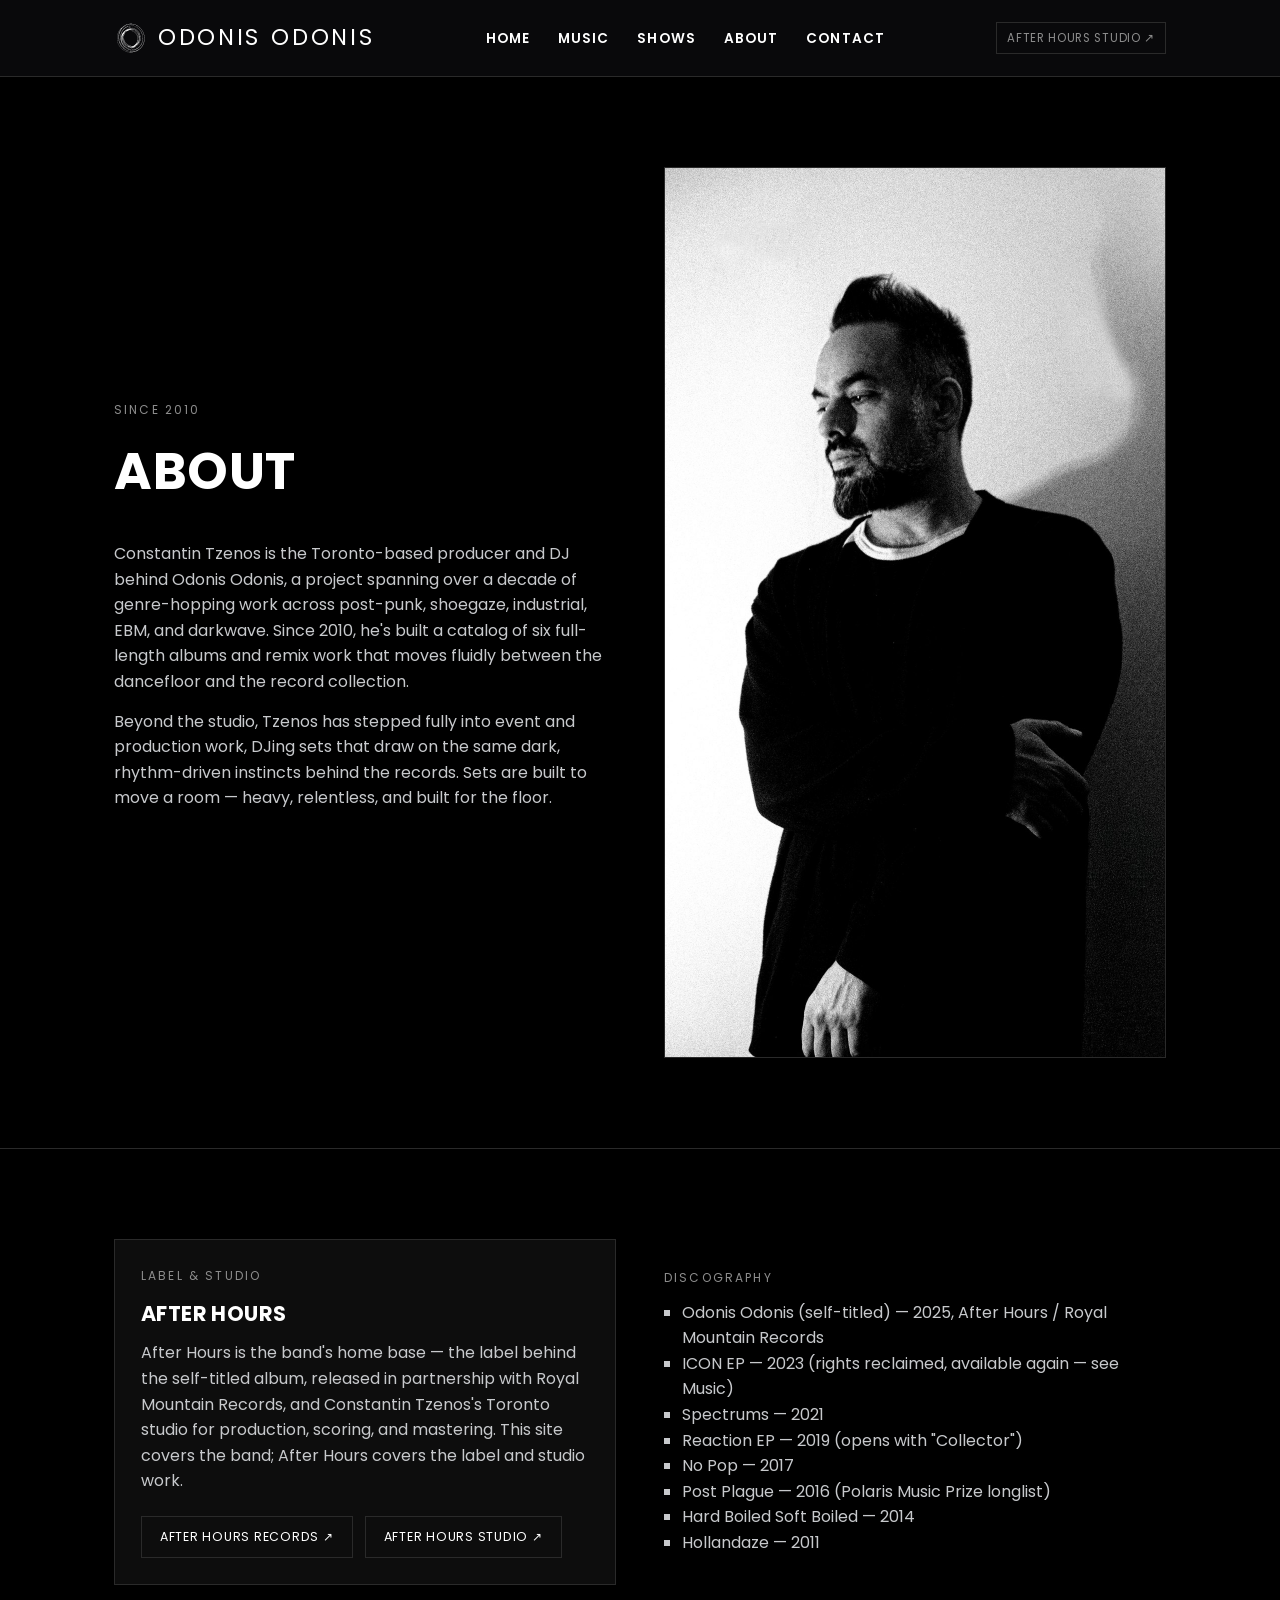
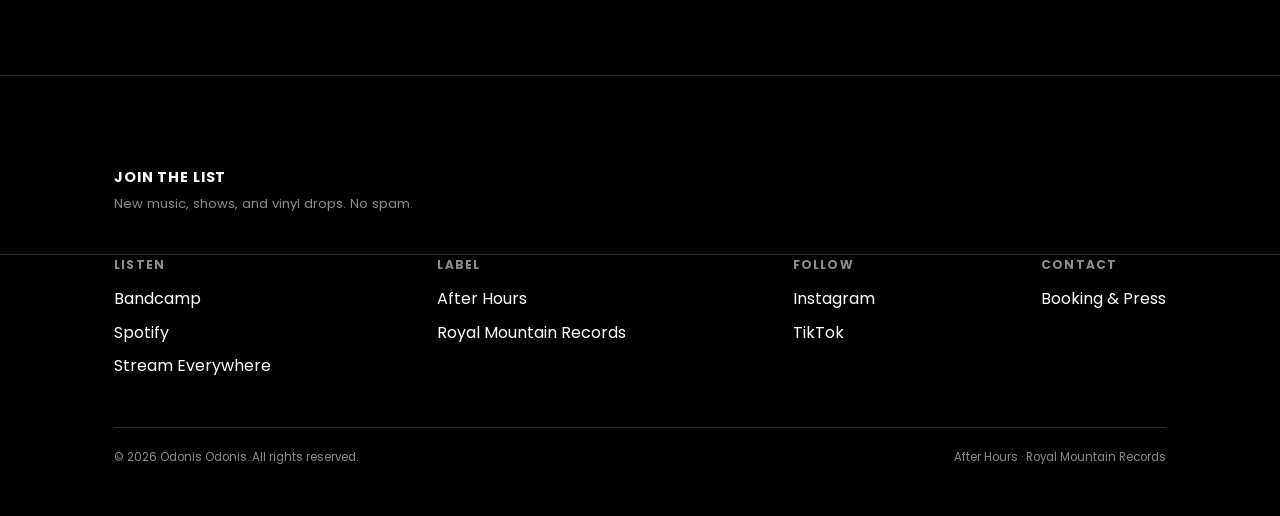
==== about.html @ 3e2e496b "Add files via upload" ====
<!DOCTYPE html>
<html lang="en">
<head>
<meta charset="UTF-8">
<meta name="viewport" content="width=device-width, initial-scale=1.0">
<link rel="icon" type="image/svg+xml" href="favicon.svg">
<link rel="icon" type="image/png" sizes="32x32" href="favicon-32.png">
<link rel="icon" type="image/png" sizes="16x16" href="favicon-16.png">
<link rel="apple-touch-icon" href="apple-touch-icon.png">
<link rel="icon" href="favicon.ico">
<title>About — Odonis Odonis</title>
<meta name="description" content="Constantin Tzenos is the Toronto-based producer and DJ behind Odonis Odonis, spanning post-punk, shoegaze, industrial, EBM, and darkwave across six full-length albums.">
<link rel="canonical" href="https://www.odonisodonis.com/about.html">
<meta property="og:title" content="About — Odonis Odonis">
<meta property="og:description" content="The story of Odonis Odonis, from Hollandaze to the self-titled sixth album.">
<meta property="og:image" content="https://www.odonisodonis.com/assets/images/constantin-portrait.jpg">
<meta name="twitter:card" content="summary_large_image">
<meta name="twitter:image" content="https://www.odonisodonis.com/assets/images/constantin-portrait.jpg">
<link rel="preconnect" href="https://fonts.googleapis.com">
<link rel="preconnect" href="https://fonts.gstatic.com" crossorigin>
<link href="https://fonts.googleapis.com/css2?family=Poppins:wght@300;400;500;600;700&display=swap" rel="stylesheet">
<link rel="stylesheet" href="css/style.css">

<script type="application/ld+json">
{
  "@context": "https://schema.org",
  "@type": "MusicGroup",
  "name": "Odonis Odonis",
  "description": "Constantin Tzenos is the Toronto-based producer and DJ behind Odonis Odonis, a project spanning post-punk, shoegaze, industrial, EBM, and darkwave across six full-length albums.",
  "member": [
    { "@type": "Person", "name": "Constantin Tzenos" },
    { "@type": "Person", "name": "Denholm Whale" }
  ],
  "sameAs": [
    "https://odonisodonis.bandcamp.com/",
    "https://open.spotify.com/artist/32lLRfXDI5BYTsYCBCtz7y",
    "https://www.instagram.com/odonisodonis/",
    "https://www.tiktok.com/@odonis_odonis",
    "https://linktr.ee/odonisodonis",
    "https://www.royalmountainrecords.com/odonis-odonis",
    "https://www.afterhoursrecords.ca",
    "https://afterhoursstudio.ca"
  ]
}
</script>
</head>
<body>

<header class="site-header">
  <div class="wrap">
    <a href="index.html" class="logo"><img src="assets/images/logo-mark-white.svg" alt="" class="logo-mark">ODONIS <span>ODONIS</span></a>
    <button class="nav-toggle" aria-label="Toggle navigation" aria-expanded="false">MENU</button>
    <nav class="primary-nav" aria-label="Primary">
      <ul>
        <li><a href="index.html">Home</a></li>
        <li><a href="music.html">Music</a></li>
        <li><a href="shows.html">Shows</a></li>
        <li><a href="about.html" aria-current="page">About</a></li>
        <li><a href="contact.html">Contact</a></li>
      </ul>
    </nav>
    <a class="studio-link" href="https://afterhoursstudio.ca" target="_blank" rel="noopener">After Hours Studio ↗</a>
  </div>
</header>

<main>
  <section>
    <div class="wrap grid-2">
      <div>
        <p class="eyebrow">Since 2010</p>
        <h2>About</h2>
        <p>Constantin Tzenos is the Toronto-based producer and DJ behind Odonis Odonis, a project spanning over a decade of genre-hopping work across post-punk, shoegaze, industrial, EBM, and darkwave. Since 2010, he's built a catalog of six full-length albums and remix work that moves fluidly between the dancefloor and the record collection.</p>
        <p>Beyond the studio, Tzenos has stepped fully into event and production work, DJing sets that draw on the same dark, rhythm-driven instincts behind the records. Sets are built to move a room — heavy, relentless, and built for the floor.</p>
      </div>
      <img src="assets/images/constantin-portrait.jpg" alt="Constantin Tzenos, portrait" loading="lazy" style="width:100%; height:100%; object-fit:cover; border:1px solid var(--line);">
    </div>
  </section>

  <section id="studio-crosslink">
    <div class="wrap grid-2">
      <div class="card">
        <p class="eyebrow">Label &amp; Studio</p>
        <h3>After Hours</h3>
        <p>After Hours is the band's home base — the label behind the self-titled album, released in partnership with Royal Mountain Records, and Constantin Tzenos's Toronto studio for production, scoring, and mastering. This site covers the band; After Hours covers the label and studio work.</p>
        <div class="stream-links">
          <a href="https://www.afterhoursrecords.ca" target="_blank" rel="noopener">After Hours Records ↗</a>
          <a href="https://afterhoursstudio.ca" target="_blank" rel="noopener">After Hours Studio ↗</a>
        </div>
      </div>
      <div>
        <p class="eyebrow">Discography</p>
        <ul style="color:#c7c9cc; padding-left: 18px; list-style: square;">
          <li>Odonis Odonis (self-titled) — 2025, After Hours / Royal Mountain Records</li>
          <li>ICON EP — 2023 (rights reclaimed, available again — see Music)</li>
          <li>Spectrums — 2021</li>
          <li>Reaction EP — 2019 (opens with "Collector")</li>
          <li>No Pop — 2017</li>
          <li>Post Plague — 2016 (Polaris Music Prize longlist)</li>
          <li>Hard Boiled Soft Boiled — 2014</li>
          <li>Hollandaze — 2011</li>
        </ul>
      </div>
    </div>
  </section>
</main>

<footer>
<div class="newsletter">
  <div class="wrap newsletter-inner">
    <div class="newsletter-copy">
      <h4>Join the List</h4>
      <p>New music, shows, and vinyl drops. No spam.</p>
    </div>
    <div class="newsletter-form">
      <script async src="https://subscribe-forms.beehiiv.com/v3/loader.js" data-beehiiv-form="708bcd59-0bdf-4452-bc5a-f38ae80e9fe5"></script>
      <script type="text/javascript" async src="https://subscribe-forms.beehiiv.com/attribution.js"></script>
    </div>
  </div>
</div>
  <div class="wrap">
    <div class="footer-grid">
      <div class="footer-col">
        <h4>Listen</h4>
        <ul>
          <li><a href="https://odonisodonis.bandcamp.com/" target="_blank" rel="noopener">Bandcamp</a></li>
          <li><a href="https://open.spotify.com/artist/32lLRfXDI5BYTsYCBCtz7y" target="_blank" rel="noopener">Spotify</a></li>
          <li><a href="https://royalmountain.lnk.to/odonis-odonis-hijacked" target="_blank" rel="noopener">Stream Everywhere</a></li>
        </ul>
      </div>
      <div class="footer-col">
        <h4>Label</h4>
        <ul>
          <li><a href="https://www.afterhoursrecords.ca" target="_blank" rel="noopener">After Hours</a></li>
          <li><a href="https://www.royalmountainrecords.com/odonis-odonis" target="_blank" rel="noopener">Royal Mountain Records</a></li>
        </ul>
      </div>
      <div class="footer-col">
        <h4>Follow</h4>
        <ul>
          <li><a href="https://www.instagram.com/odonisodonis/" target="_blank" rel="noopener">Instagram</a></li>
          <li><a href="https://www.tiktok.com/@odonis_odonis" target="_blank" rel="noopener">TikTok</a></li>
        </ul>
      </div>
      <div class="footer-col">
        <h4>Contact</h4>
        <ul><li><a href="contact.html">Booking &amp; Press</a></li></ul>
      </div>
    </div>
    <div class="footer-bottom">
      <span>© 2026 Odonis Odonis. All rights reserved.</span>
      <span>After Hours · Royal Mountain Records</span>
    </div>
  </div>
</footer>

<script src="js/pixels.js" defer></script>
<script src="js/main.js" defer></script>
</body>
</html>
---- css/style.css ----
/* ===========================================================
   ODONIS ODONIS — self-titled era
   Palette: Black & White. Stark, high-contrast, monochrome.
   Font: Century Gothic (falls back to a geometric-sans lookalike
   where Century Gothic isn't installed on the viewer's system).
   =========================================================== */

:root {
  --black: #000000;
  --near-black: #0d0d0d;
  --ice: #ffffff;
  --ice-dim: #8c8c8c;
  --white: #ffffff;
  --red: #ffffff;
  --line: #2a2a2a;
  --font-display: "Century Gothic", CenturyGothic, AppleGothic, "Poppins", "Futura", sans-serif;
  --font-body: "Century Gothic", CenturyGothic, AppleGothic, "Poppins", "Futura", sans-serif;
  --font-mono: "Century Gothic", CenturyGothic, AppleGothic, "Poppins", "Futura", sans-serif;
}

* { box-sizing: border-box; margin: 0; padding: 0; }

html { scroll-behavior: smooth; }

body {
  background: var(--black);
  color: var(--white);
  font-family: var(--font-body);
  line-height: 1.6;
  -webkit-font-smoothing: antialiased;
}

a { color: var(--ice); text-decoration: none; }
a:hover { color: var(--white); }

img { max-width: 100%; display: block; }

.wrap {
  max-width: 1100px;
  margin: 0 auto;
  padding: 0 24px;
}

/* ---------- Header / Nav ---------- */
.site-header {
  position: sticky;
  top: 0;
  z-index: 50;
  background: rgba(10, 10, 12, 0.92);
  backdrop-filter: blur(6px);
  border-bottom: 1px solid var(--line);
}

.site-header .wrap {
  display: flex;
  align-items: center;
  justify-content: space-between;
  height: 76px;
}

.logo {
  display: inline-flex;
  align-items: center;
  gap: 10px;
  font-family: var(--font-display);
  font-size: 1.4rem;
  letter-spacing: 0.12em;
  text-transform: uppercase;
  color: var(--white);
}
.logo span { color: var(--ice); }
.logo-mark {
  height: 34px;
  width: 34px;
  flex-shrink: 0;
  display: block;
}

/* Large decorative version of the ring mark, layered behind hero content */
.hero-mark {
  position: absolute;
  top: 50%;
  right: -6%;
  width: 620px;
  max-width: 70vw;
  height: auto;
  transform: translateY(-50%);
  opacity: 0.14;
  pointer-events: none;
  z-index: 0;
}
.hero .wrap { position: relative; z-index: 1; }

.nav-toggle {
  display: none;
  background: none;
  border: 1px solid var(--line);
  color: var(--white);
  font-size: 1rem;
  padding: 8px 12px;
  cursor: pointer;
}

nav.primary-nav ul {
  display: flex;
  gap: 28px;
  list-style: none;
}

nav.primary-nav a {
  color: var(--white);
  font-size: 0.85rem;
  letter-spacing: 0.08em;
  text-transform: uppercase;
  font-weight: 600;
}
nav.primary-nav a:hover,
nav.primary-nav a[aria-current="page"] { color: var(--ice); }

.studio-link {
  font-size: 0.72rem;
  letter-spacing: 0.06em;
  text-transform: uppercase;
  color: var(--ice-dim);
  border: 1px solid var(--line);
  padding: 6px 10px;
}
.studio-link:hover { border-color: var(--ice); color: var(--ice); }

@media (max-width: 760px) {
  .nav-toggle { display: block; }
  nav.primary-nav {
    display: none;
    position: absolute;
    top: 76px;
    left: 0;
    right: 0;
    background: var(--near-black);
    border-bottom: 1px solid var(--line);
  }
  nav.primary-nav.open { display: block; }
  nav.primary-nav ul {
    flex-direction: column;
    gap: 0;
    padding: 12px 24px 20px;
  }
  nav.primary-nav li { border-bottom: 1px solid var(--line); }
  nav.primary-nav a { display: block; padding: 14px 0; }
}

/* ---------- Hero ---------- */
.hero {
  min-height: 82vh;
  display: flex;
  flex-direction: column;
  justify-content: center;
  position: relative;
  background: radial-gradient(circle at 50% 20%, #14181a 0%, var(--black) 70%);
  border-bottom: 1px solid var(--line);
  overflow: hidden;
}

.hero-eyebrow {
  font-family: var(--font-mono);
  color: var(--ice);
  letter-spacing: 0.2em;
  text-transform: uppercase;
  font-size: 0.78rem;
  margin-bottom: 18px;
}

.hero h1 {
  font-family: var(--font-display);
  font-size: clamp(3rem, 11vw, 7.5rem);
  line-height: 0.92;
  text-transform: uppercase;
  letter-spacing: 0.01em;
  color: var(--white);
}

.hero h1 .out { -webkit-text-stroke: 1.5px var(--white); color: transparent; }

.hero-sub {
  margin-top: 22px;
  max-width: 46ch;
  color: #c7c9cc;
  font-size: 1.05rem;
}

.hero-actions {
  margin-top: 34px;
  display: flex;
  flex-wrap: wrap;
  gap: 14px;
}

.btn {
  display: inline-block;
  padding: 14px 28px;
  font-family: var(--font-mono);
  font-size: 0.82rem;
  letter-spacing: 0.1em;
  text-transform: uppercase;
  border: 1px solid var(--white);
  color: var(--white);
  transition: background 0.15s, color 0.15s;
}
.btn:hover { background: var(--white); color: var(--black); }
.btn.primary { background: var(--white); border-color: var(--white); color: var(--black); }
.btn.primary:hover { background: var(--black); border-color: var(--white); color: var(--white); }

/* ---------- Sections ---------- */
section { padding: 90px 0; border-bottom: 1px solid var(--line); }
section:last-of-type { border-bottom: none; }

.eyebrow {
  font-family: var(--font-mono);
  font-size: 0.75rem;
  letter-spacing: 0.18em;
  text-transform: uppercase;
  color: var(--ice-dim);
  margin-bottom: 12px;
}

h2 {
  font-family: var(--font-display);
  font-size: clamp(2rem, 5vw, 3.2rem);
  text-transform: uppercase;
  letter-spacing: 0.01em;
  margin-bottom: 28px;
}

h3 {
  font-family: var(--font-display);
  font-size: 1.3rem;
  text-transform: uppercase;
  letter-spacing: 0.02em;
  margin-bottom: 10px;
}

p { color: #c7c9cc; margin-bottom: 14px; max-width: 68ch; }

/* ---------- Grid / Cards ---------- */
.grid-2 { display: grid; grid-template-columns: 1fr 1fr; gap: 48px; align-items: center; }
.grid-3 { display: grid; grid-template-columns: repeat(3, 1fr); gap: 28px; }

@media (max-width: 760px) {
  .grid-2, .grid-3 { grid-template-columns: 1fr; }
}

.placeholder-art {
  aspect-ratio: 1 / 1;
  background:
    repeating-linear-gradient(45deg, #1a1b1e 0, #1a1b1e 2px, #101012 2px, #101012 14px);
  border: 1px solid var(--line);
  display: flex;
  align-items: center;
  justify-content: center;
  text-align: center;
  color: var(--ice-dim);
  font-family: var(--font-mono);
  font-size: 0.78rem;
  letter-spacing: 0.08em;
  text-transform: uppercase;
  padding: 20px;
}

.placeholder-photo {
  aspect-ratio: 4 / 5;
  background: #141518;
  border: 1px dashed var(--line);
  display: flex;
  align-items: center;
  justify-content: center;
  text-align: center;
  color: var(--ice-dim);
  font-family: var(--font-mono);
  font-size: 0.72rem;
  letter-spacing: 0.06em;
  text-transform: uppercase;
  padding: 16px;
}

.card {
  border: 1px solid var(--line);
  padding: 26px;
  background: var(--near-black);
}

.card-cover {
  width: 100%;
  aspect-ratio: 1 / 1;
  object-fit: cover;
  border: 1px solid var(--line);
  margin-bottom: 18px;
}

.release-cover {
  width: 100%;
  aspect-ratio: 1 / 1;
  object-fit: cover;
  border: 1px solid var(--line);
  margin-bottom: 14px;
}

.video-embed {
  position: relative;
  width: 100%;
  aspect-ratio: 16 / 9;
  border: 1px solid var(--line);
  overflow: hidden;
}
.video-embed iframe {
  position: absolute;
  inset: 0;
  width: 100%;
  height: 100%;
  border: 0;
}

/* ---------- Track list ---------- */
.tracklist { list-style: none; counter-reset: track; margin: 20px 0; max-width: 640px; }
.tracklist li {
  counter-increment: track;
  display: flex;
  justify-content: space-between;
  padding: 12px 0;
  border-bottom: 1px solid var(--line);
  font-family: var(--font-mono);
  font-size: 0.92rem;
}
.tracklist li::before {
  content: counter(track, decimal-leading-zero);
  color: var(--ice-dim);
  margin-right: 16px;
}
.tracklist li span:first-of-type { flex: 1; }
.tracklist li .runtime { color: var(--ice-dim); }

/* ---------- Streaming links ---------- */
.stream-links { display: flex; flex-wrap: wrap; gap: 12px; margin-top: 22px; }
.stream-links a {
  border: 1px solid var(--line);
  padding: 10px 18px;
  font-family: var(--font-mono);
  font-size: 0.78rem;
  letter-spacing: 0.06em;
  text-transform: uppercase;
  color: var(--white);
}
.stream-links a:hover { border-color: var(--ice); color: var(--ice); }

/* ---------- Show dates ---------- */
.show-list { border-top: 1px solid var(--line); }
.show-row {
  display: grid;
  grid-template-columns: 120px 1fr auto;
  gap: 16px;
  align-items: center;
  padding: 20px 0;
  border-bottom: 1px solid var(--line);
}
.show-row .date { font-family: var(--font-mono); color: var(--ice); font-size: 0.9rem; }
.show-row .venue-city { color: var(--white); }
.show-row .venue-city small { display: block; color: var(--ice-dim); font-family: var(--font-mono); font-size: 0.75rem; margin-top: 4px; }
.show-row .tix.disabled { color: var(--ice-dim); font-family: var(--font-mono); font-size: 0.75rem; text-transform: uppercase; }

@media (max-width: 600px) {
  .show-row { grid-template-columns: 1fr; gap: 6px; }
}

/* ---------- Press quotes ---------- */
.quote-grid { display: grid; grid-template-columns: 1fr 1fr; gap: 24px; }
@media (max-width: 760px) { .quote-grid { grid-template-columns: 1fr; } }
blockquote {
  border-left: 2px solid var(--ice);
  padding: 4px 0 4px 20px;
}
blockquote p { color: var(--white); font-size: 1.05rem; font-style: italic; }
blockquote cite {
  display: block;
  margin-top: 10px;
  font-family: var(--font-mono);
  font-size: 0.75rem;
  letter-spacing: 0.06em;
  text-transform: uppercase;
  color: var(--ice-dim);
  font-style: normal;
}

/* ---------- Photo grid ---------- */
.photo-grid { display: grid; grid-template-columns: repeat(3, 1fr); gap: 18px; }
@media (max-width: 760px) { .photo-grid { grid-template-columns: repeat(2, 1fr); } }

/* ---------- Forms ---------- */
form { max-width: 520px; }
.field { margin-bottom: 20px; }
label {
  display: block;
  font-family: var(--font-mono);
  font-size: 0.75rem;
  letter-spacing: 0.08em;
  text-transform: uppercase;
  color: var(--ice-dim);
  margin-bottom: 8px;
}
input, textarea, select {
  width: 100%;
  background: var(--near-black);
  border: 1px solid var(--line);
  color: var(--white);
  padding: 12px 14px;
  font-family: var(--font-body);
  font-size: 0.95rem;
}
input:focus, textarea:focus, select:focus { outline: none; border-color: var(--ice); }
textarea { resize: vertical; min-height: 120px; }

/* ---------- Newsletter ---------- */
.sr-only {
  position: absolute;
  width: 1px; height: 1px;
  padding: 0; margin: -1px;
  overflow: hidden;
  clip: rect(0, 0, 0, 0);
  white-space: nowrap;
  border: 0;
}

.newsletter {
  padding: 40px 0;
  border-bottom: 1px solid var(--line);
}
.newsletter-inner {
  display: flex;
  flex-wrap: wrap;
  align-items: center;
  justify-content: space-between;
  gap: 22px;
}
.newsletter-copy h4 {
  font-family: var(--font-mono);
  font-size: 0.9rem;
  letter-spacing: 0.06em;
  text-transform: uppercase;
  color: var(--white);
  margin-bottom: 4px;
}
.newsletter-copy p {
  margin: 0;
  color: var(--ice-dim);
  font-size: 0.82rem;
}
.newsletter-form {
  display: flex;
  flex-wrap: wrap;
  gap: 10px;
  flex: 1;
  max-width: 460px;
  min-width: 260px;
}
.newsletter-form input[type="email"] {
  flex: 1;
  min-width: 180px;
}
.newsletter-form button {
  padding: 12px 22px;
  white-space: nowrap;
}
.newsletter-note {
  width: 100%;
  margin-top: 8px;
  color: var(--ice-dim);
  font-family: var(--font-mono);
  font-size: 0.68rem;
}

/* ---------- Footer ---------- */
footer {
  padding: 50px 0;
  border-top: 1px solid var(--line);
}
.footer-grid {
  display: flex;
  flex-wrap: wrap;
  justify-content: space-between;
  gap: 24px;
}
.footer-col h4 {
  font-family: var(--font-mono);
  font-size: 0.75rem;
  letter-spacing: 0.1em;
  text-transform: uppercase;
  color: var(--ice-dim);
  margin-bottom: 12px;
}
.footer-col ul { list-style: none; }
.footer-col li { margin-bottom: 8px; }
.footer-bottom {
  margin-top: 40px;
  padding-top: 20px;
  border-top: 1px solid var(--line);
  font-family: var(--font-mono);
  font-size: 0.72rem;
  color: var(--ice-dim);
  display: flex;
  justify-content: space-between;
  flex-wrap: wrap;
  gap: 10px;
}

/* ---------- Utility ---------- */
.text-center { text-align: center; }
.mt-40 { margin-top: 40px; }
.tag {
  display: inline-block;
  font-family: var(--font-mono);
  font-size: 0.7rem;
  letter-spacing: 0.08em;
  text-transform: uppercase;
  color: var(--black);
  background: var(--white);
  border: 1px solid var(--white);
  padding: 3px 8px;
  margin-bottom: 14px;
}
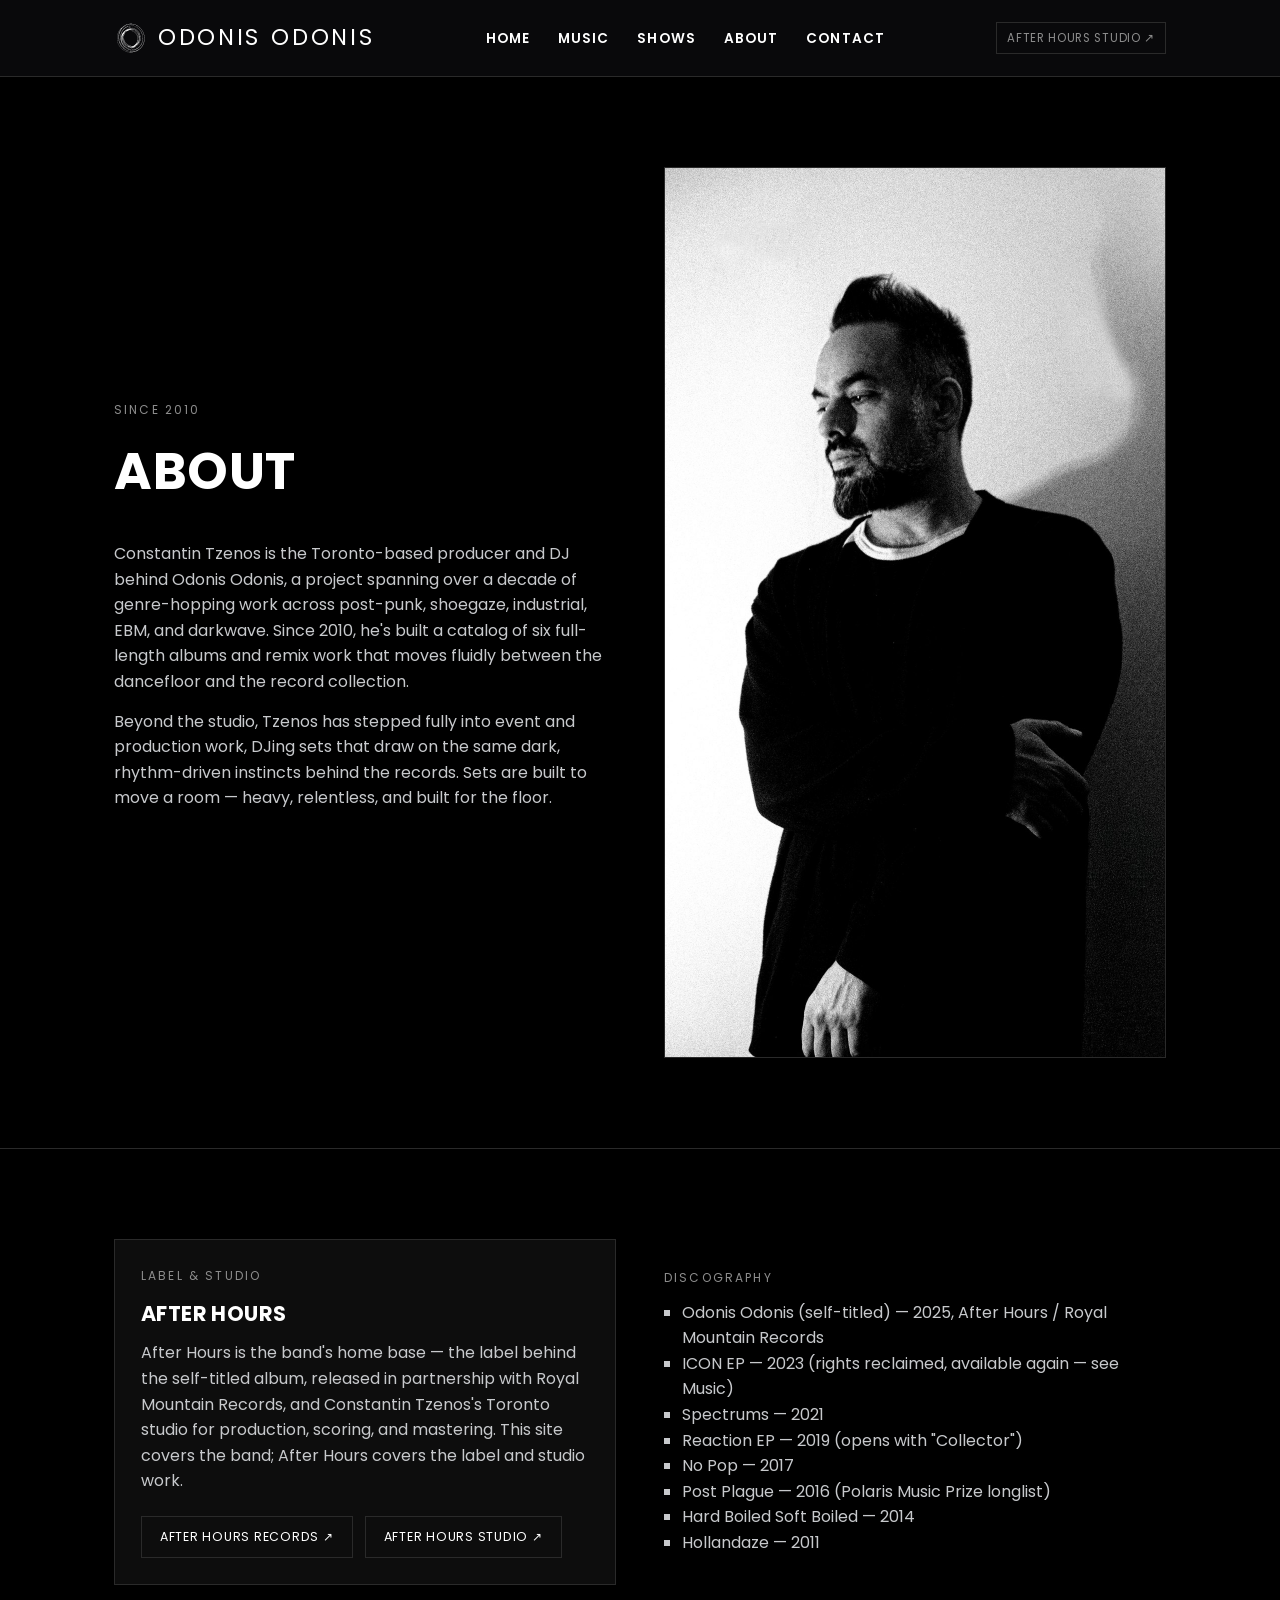
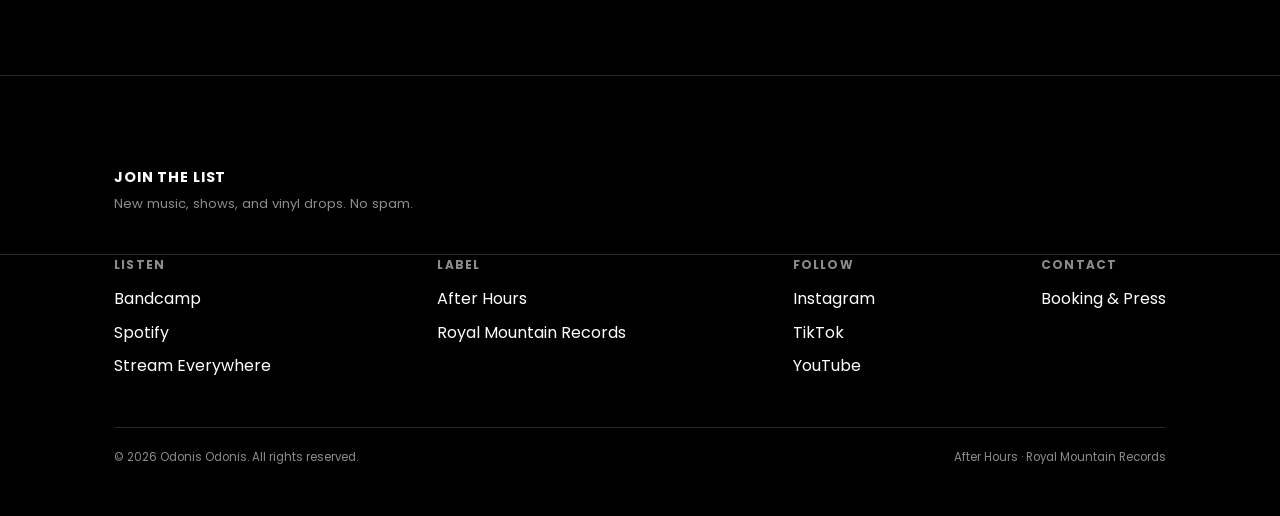
==== commit ac65421c: "Add Odonis Odonis YouTube channel to footer, Music videos section and structured data Co-Authored-By" ====
--- a/about.html
+++ b/about.html
@@ -33,9 +33,10 @@
   ],
   "sameAs": [
     "https://odonisodonis.bandcamp.com/",
-    "https://open.spotify.com/artist/32lLRfXDI5BYTsYCBCtz7y",
+    "https://open.spotify.com/artist/33qVw2pK7R3Io2tMPNOIf0",
     "https://www.instagram.com/odonisodonis/",
     "https://www.tiktok.com/@odonis_odonis",
+    "https://www.youtube.com/@ODONISODONIS",
     "https://linktr.ee/odonisodonis",
     "https://www.royalmountainrecords.com/odonis-odonis",
     "https://www.afterhoursrecords.ca",
@@ -123,7 +124,7 @@
         <h4>Listen</h4>
         <ul>
           <li><a href="https://odonisodonis.bandcamp.com/" target="_blank" rel="noopener">Bandcamp</a></li>
-          <li><a href="https://open.spotify.com/artist/32lLRfXDI5BYTsYCBCtz7y" target="_blank" rel="noopener">Spotify</a></li>
+          <li><a href="https://open.spotify.com/artist/33qVw2pK7R3Io2tMPNOIf0" target="_blank" rel="noopener">Spotify</a></li>
           <li><a href="https://royalmountain.lnk.to/odonis-odonis-hijacked" target="_blank" rel="noopener">Stream Everywhere</a></li>
         </ul>
       </div>
@@ -139,6 +140,7 @@
         <ul>
           <li><a href="https://www.instagram.com/odonisodonis/" target="_blank" rel="noopener">Instagram</a></li>
           <li><a href="https://www.tiktok.com/@odonis_odonis" target="_blank" rel="noopener">TikTok</a></li>
+          <li><a href="https://www.youtube.com/@ODONISODONIS" target="_blank" rel="noopener">YouTube</a></li>
         </ul>
       </div>
       <div class="footer-col">
--- a/css/style.css
+++ b/css/style.css
@@ -524,3 +524,22 @@
   padding: 3px 8px;
   margin-bottom: 14px;
 }
+
+/* Bandsintown widget on the dark theme: keep buttons and the follow / request
+   bars readable (white boxes get black text, outlined boxes get white text). */
+.bit-widget .bit-button,
+.bit-widget .bit-offers,
+.bit-widget .bit-play-my-city-cta,
+.bit-widget .bit-follow-section-cta,
+.bit-widget .bit-nav-bar-button {
+  background-color: #fff !important;
+  color: #000 !important;
+  border: 1px solid #fff !important;
+}
+.bit-widget .bit-rsvp {
+  background-color: #000 !important;
+  color: #fff !important;
+  border: 1px solid #fff !important;
+}
+.bit-widget .bit-offers-text,
+.bit-widget .bit-button * { color: inherit !important; }
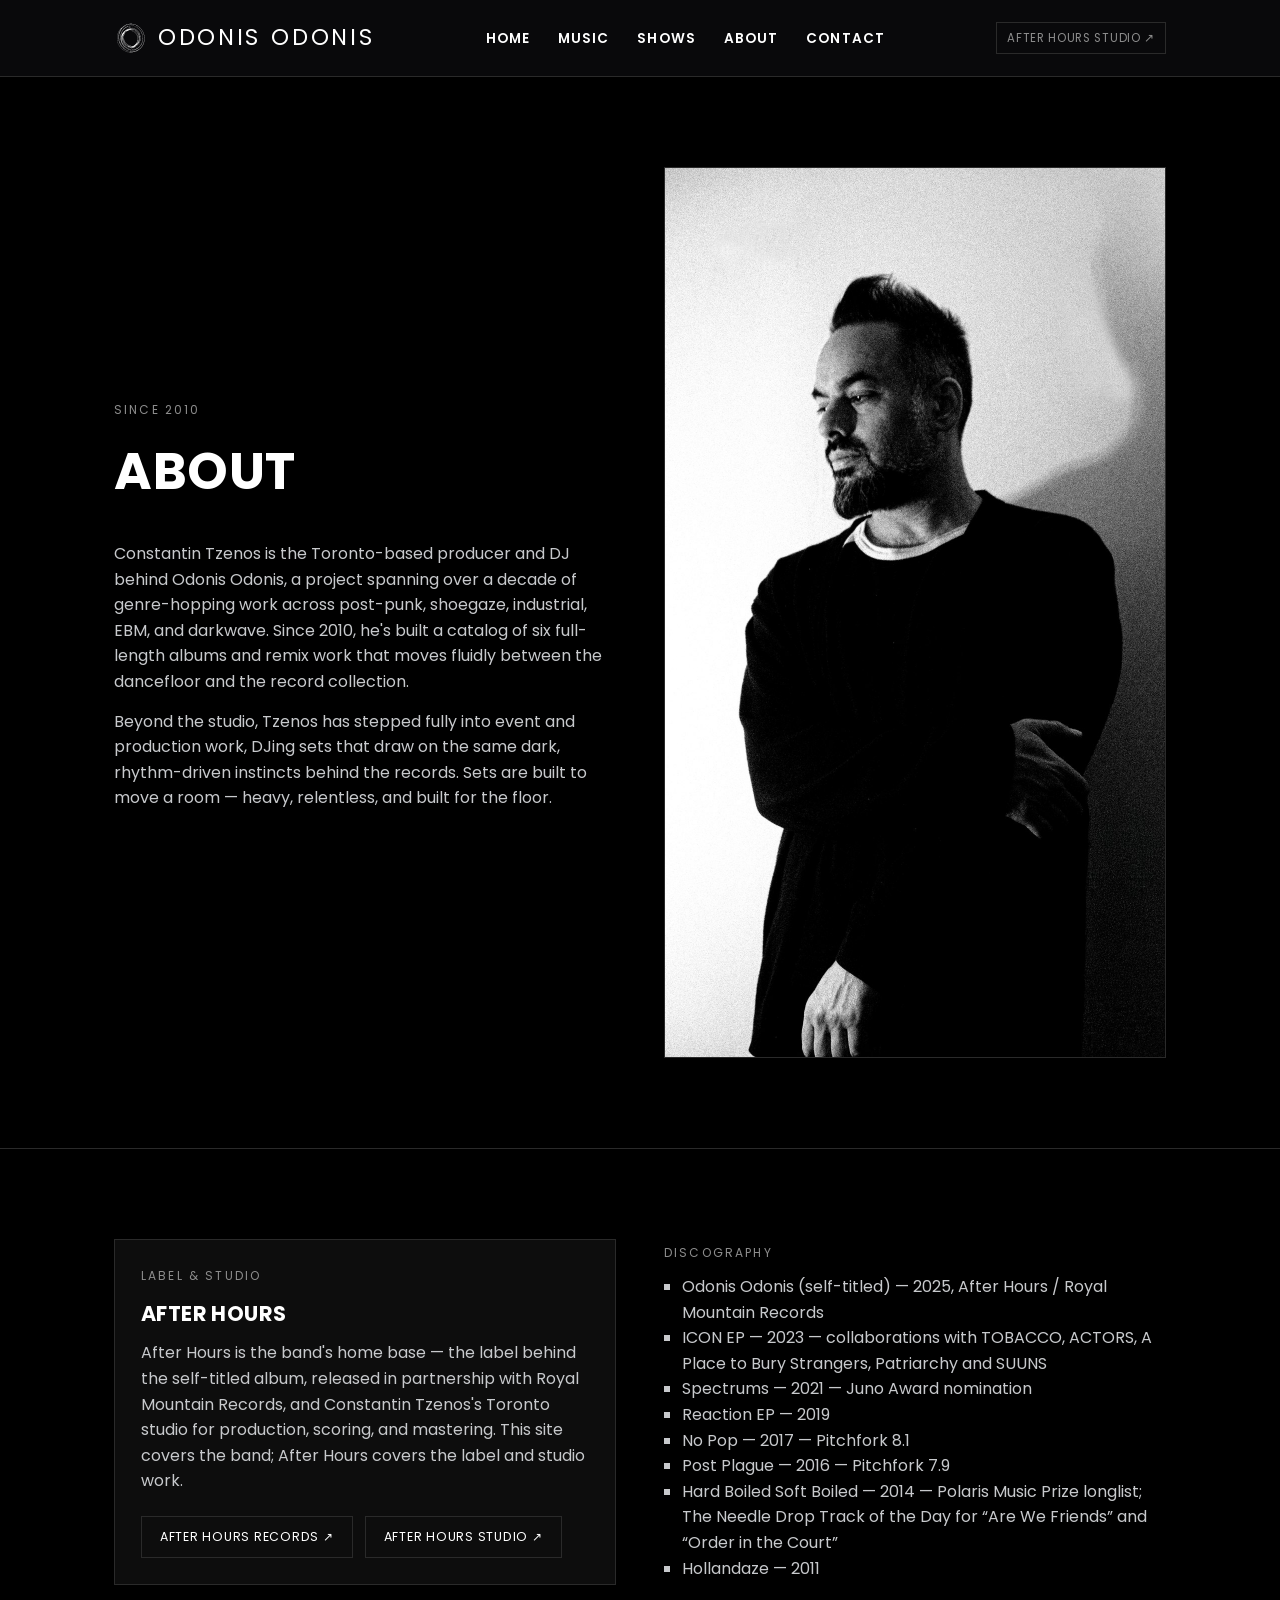
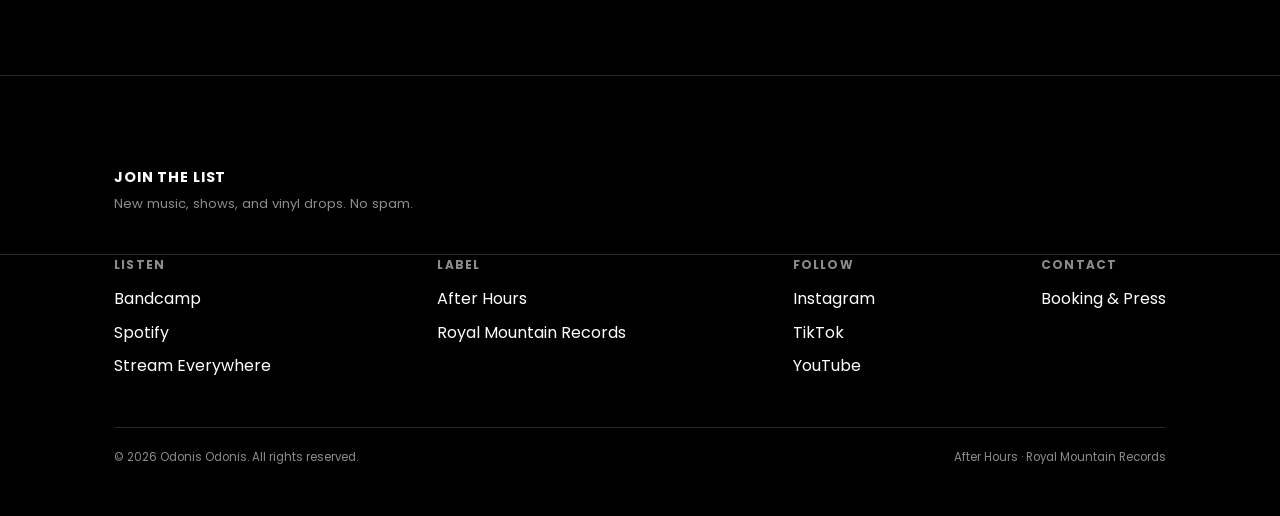
==== commit 97b3491d: "Update discography: Juno, Pitchfork and Polaris credits on About and Music Co-Authored-By: Claude Op" ====
--- a/about.html
+++ b/about.html
@@ -92,12 +92,12 @@
         <p class="eyebrow">Discography</p>
         <ul style="color:#c7c9cc; padding-left: 18px; list-style: square;">
           <li>Odonis Odonis (self-titled) — 2025, After Hours / Royal Mountain Records</li>
-          <li>ICON EP — 2023 (rights reclaimed, available again — see Music)</li>
-          <li>Spectrums — 2021</li>
-          <li>Reaction EP — 2019 (opens with "Collector")</li>
-          <li>No Pop — 2017</li>
-          <li>Post Plague — 2016 (Polaris Music Prize longlist)</li>
-          <li>Hard Boiled Soft Boiled — 2014</li>
+          <li>ICON EP — 2023 — collaborations with TOBACCO, ACTORS, A Place to Bury Strangers, Patriarchy and SUUNS</li>
+          <li>Spectrums — 2021 — Juno Award nomination</li>
+          <li>Reaction EP — 2019</li>
+          <li>No Pop — 2017 — Pitchfork 8.1</li>
+          <li>Post Plague — 2016 — Pitchfork 7.9</li>
+          <li>Hard Boiled Soft Boiled — 2014 — Polaris Music Prize longlist; The Needle Drop Track of the Day for “Are We Friends” and “Order in the Court”</li>
           <li>Hollandaze — 2011</li>
         </ul>
       </div>
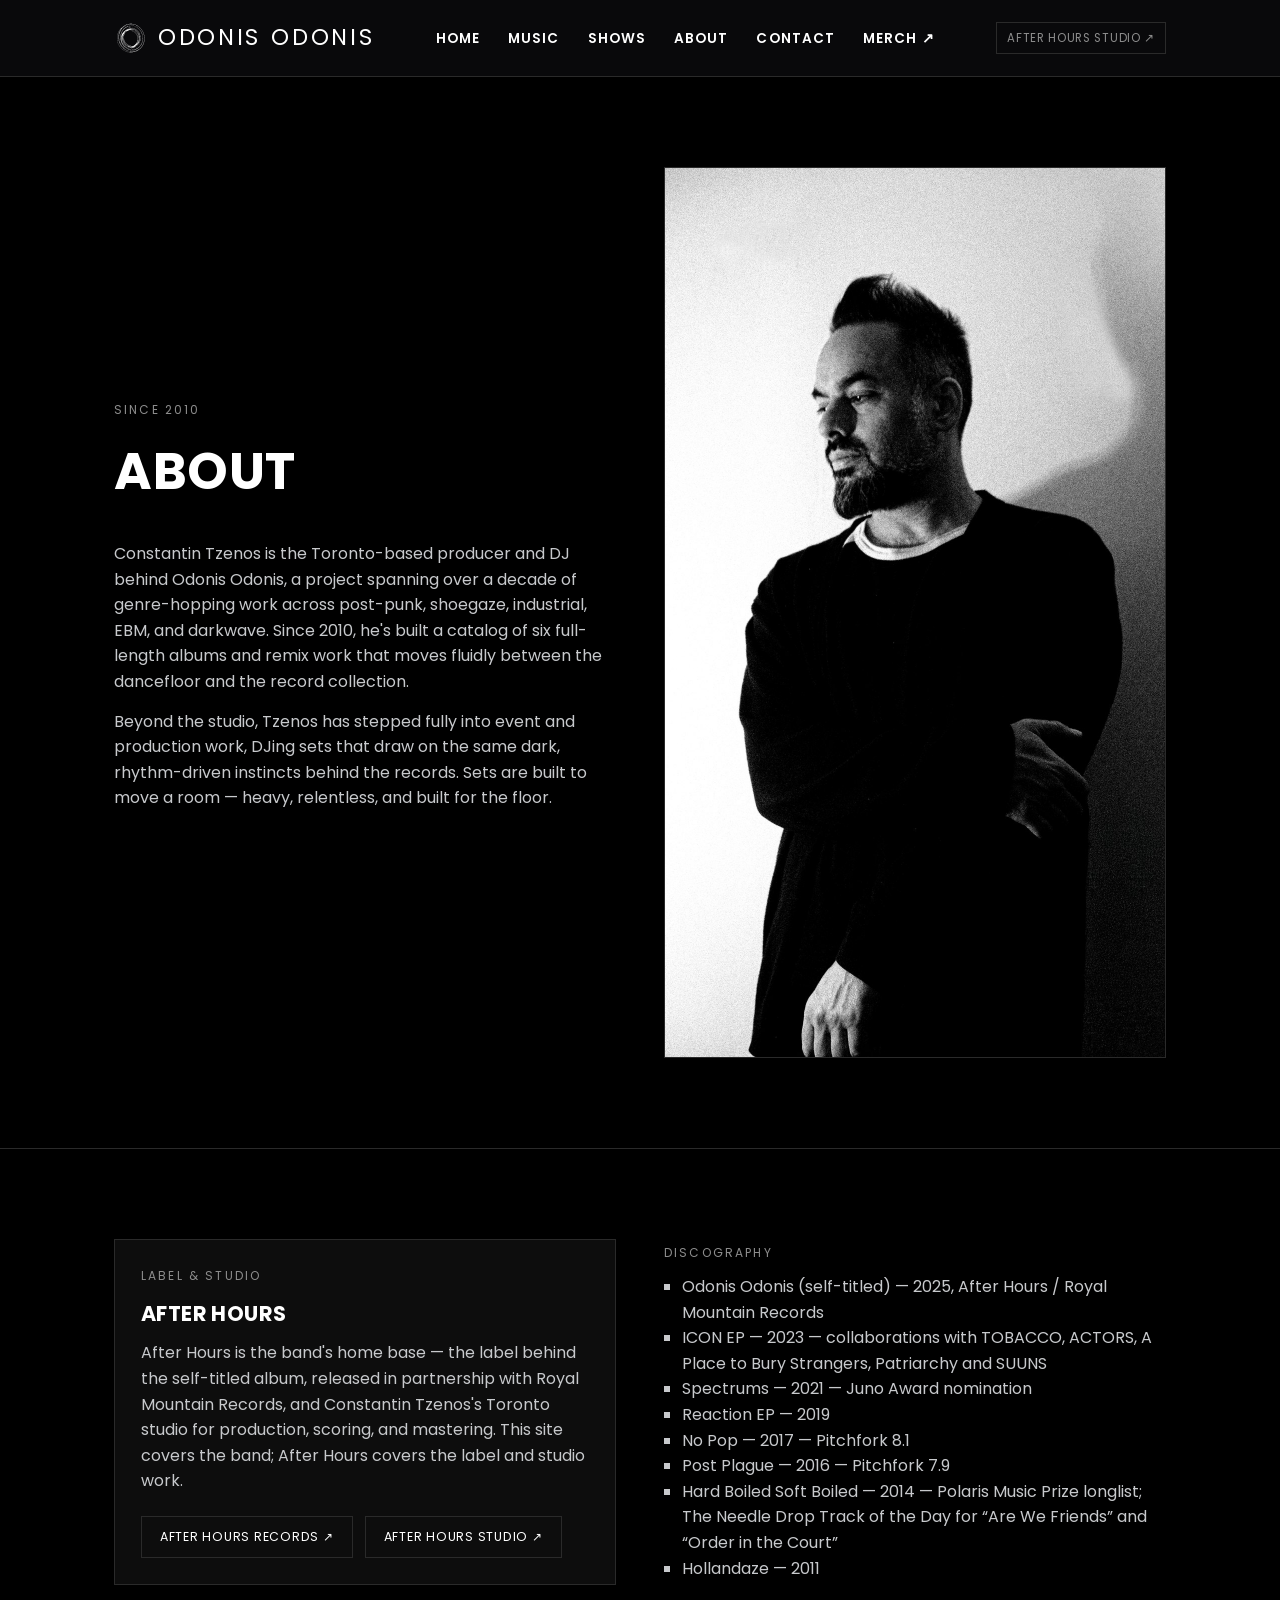
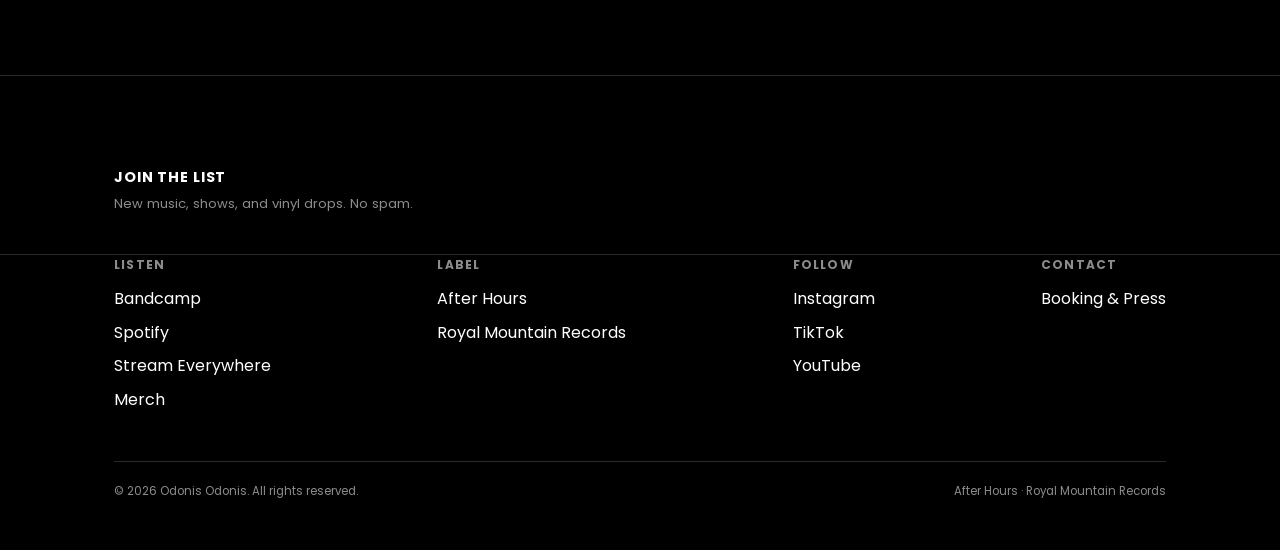
==== commit 8021e9ba: "Link the Fanbace merch store Co-Authored-By: Claude Opus 5.5 <noreply@anthropic.com> Claude-Session:" ====
--- a/about.html
+++ b/about.html
@@ -58,6 +58,7 @@
         <li><a href="shows.html">Shows</a></li>
         <li><a href="about.html" aria-current="page">About</a></li>
         <li><a href="contact.html">Contact</a></li>
+        <li><a href="https://merchlinks.fanbace.com/stores/63d41e94-2651-4905-8387-82e9b1794d9d" target="_blank" rel="noopener">Merch ↗</a></li>
       </ul>
     </nav>
     <a class="studio-link" href="https://afterhoursstudio.ca" target="_blank" rel="noopener">After Hours Studio ↗</a>
@@ -126,6 +127,7 @@
           <li><a href="https://odonisodonis.bandcamp.com/" target="_blank" rel="noopener">Bandcamp</a></li>
           <li><a href="https://open.spotify.com/artist/33qVw2pK7R3Io2tMPNOIf0" target="_blank" rel="noopener">Spotify</a></li>
           <li><a href="https://royalmountain.lnk.to/odonis-odonis-hijacked" target="_blank" rel="noopener">Stream Everywhere</a></li>
+          <li><a href="https://merchlinks.fanbace.com/stores/63d41e94-2651-4905-8387-82e9b1794d9d" target="_blank" rel="noopener">Merch</a></li>
         </ul>
       </div>
       <div class="footer-col">
--- a/css/style.css
+++ b/css/style.css
@@ -178,6 +178,8 @@
   color: var(--white);
 }
 
+.hero h1.hero-title-long { font-size: clamp(2.4rem, 8vw, 5.5rem); }
+
 .hero h1 .out { -webkit-text-stroke: 1.5px var(--white); color: transparent; }
 
 .hero-sub {
